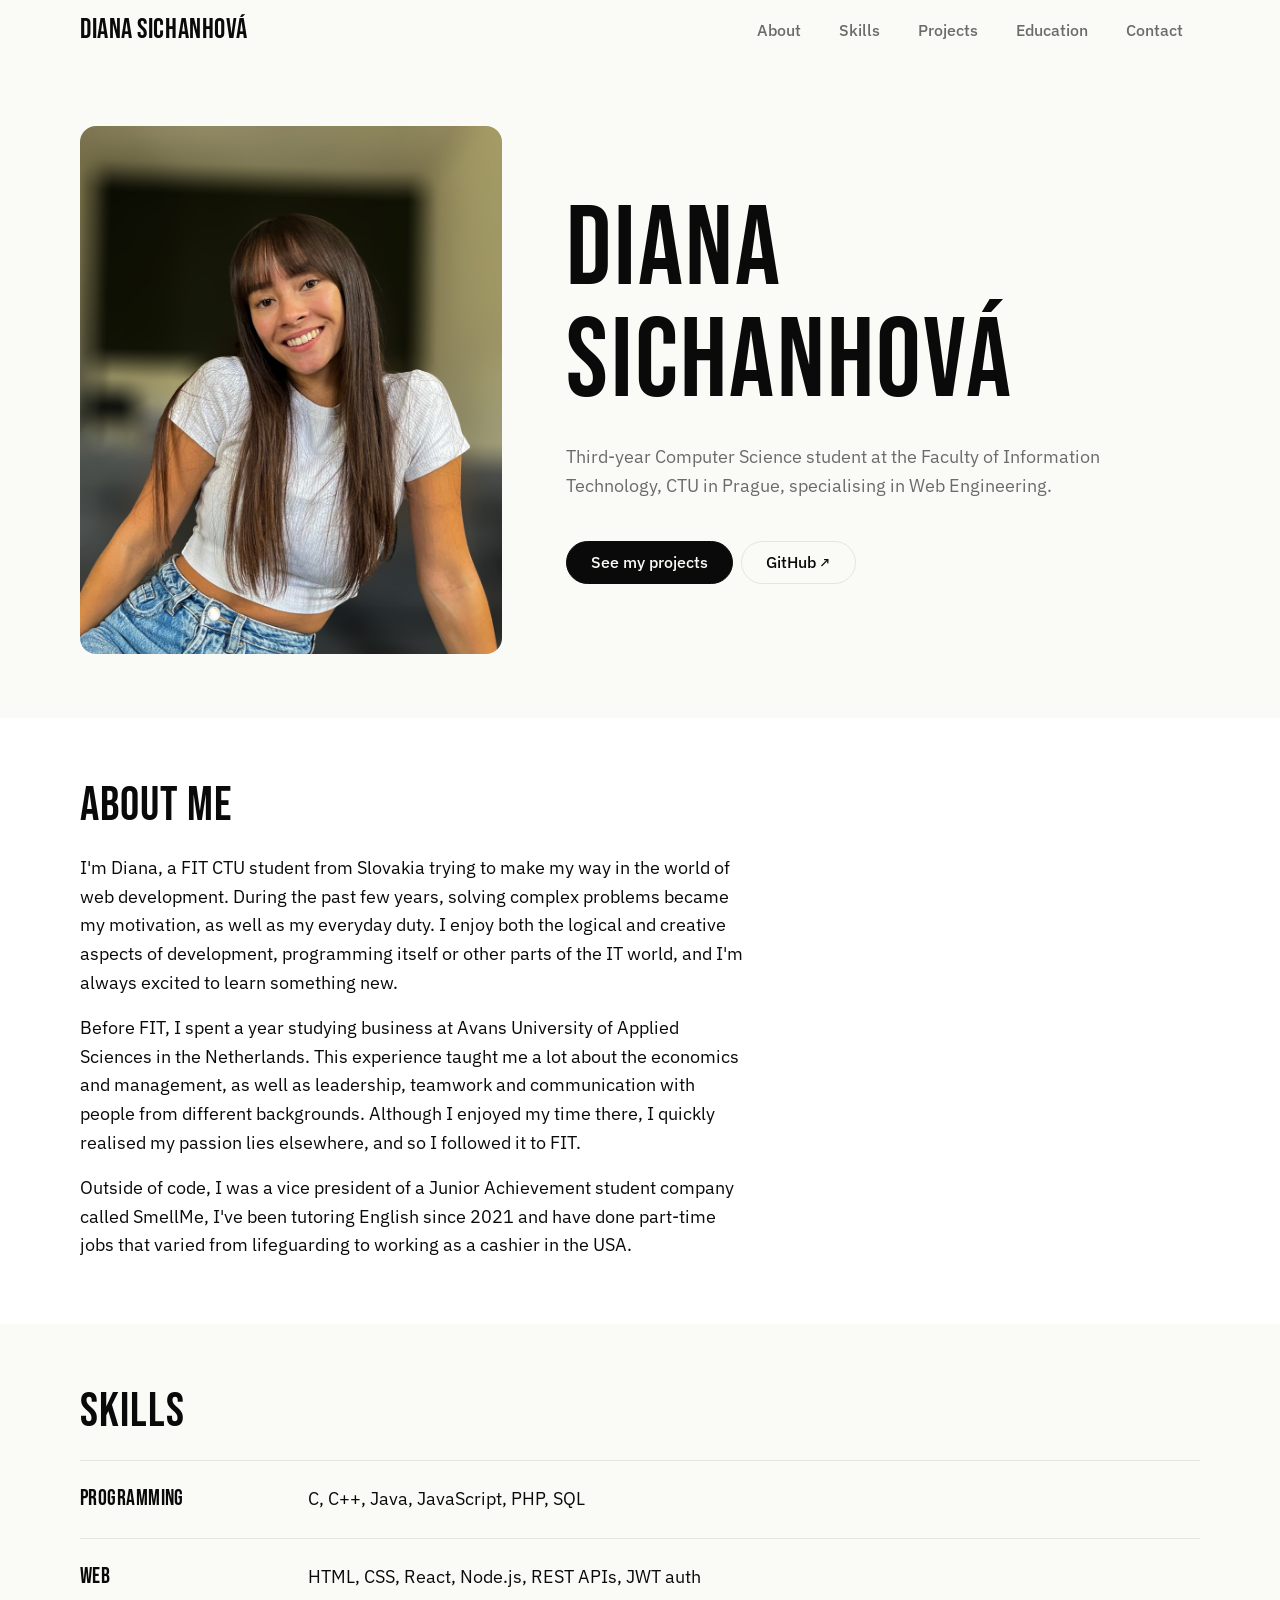
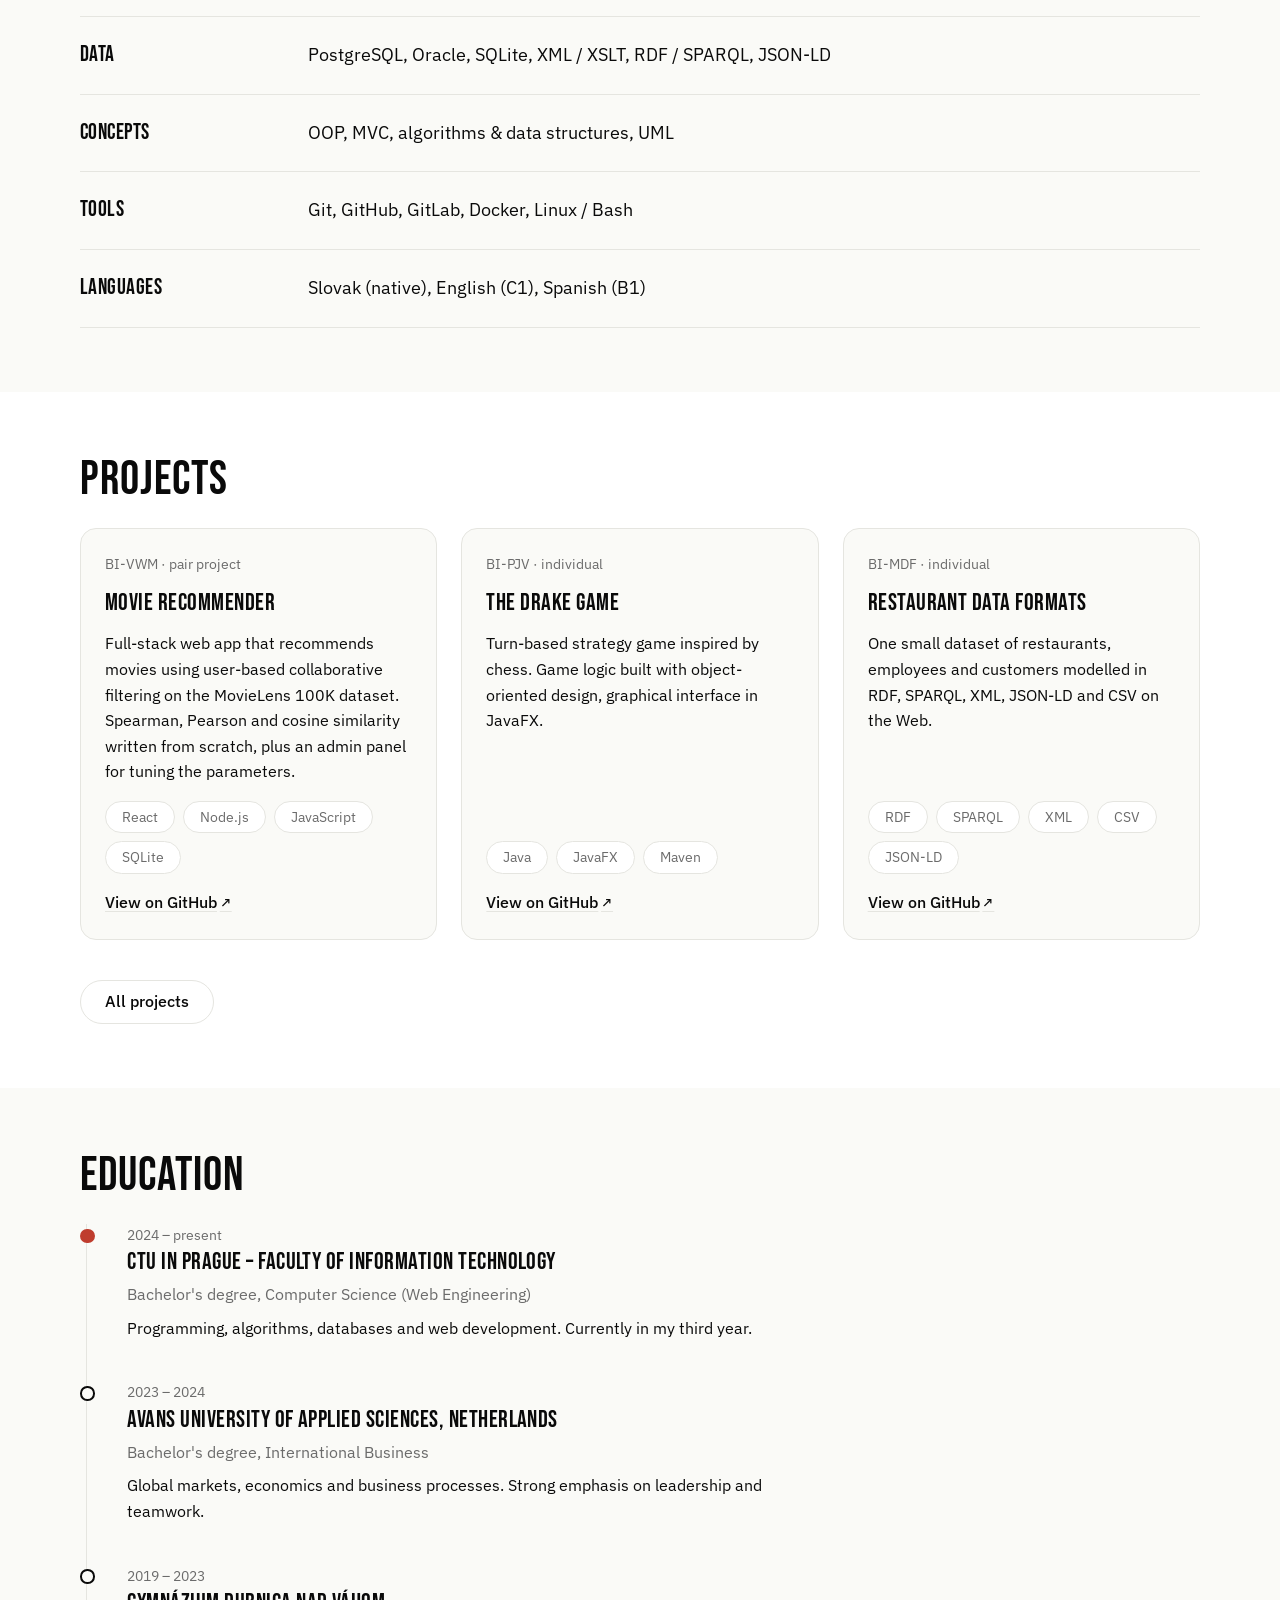
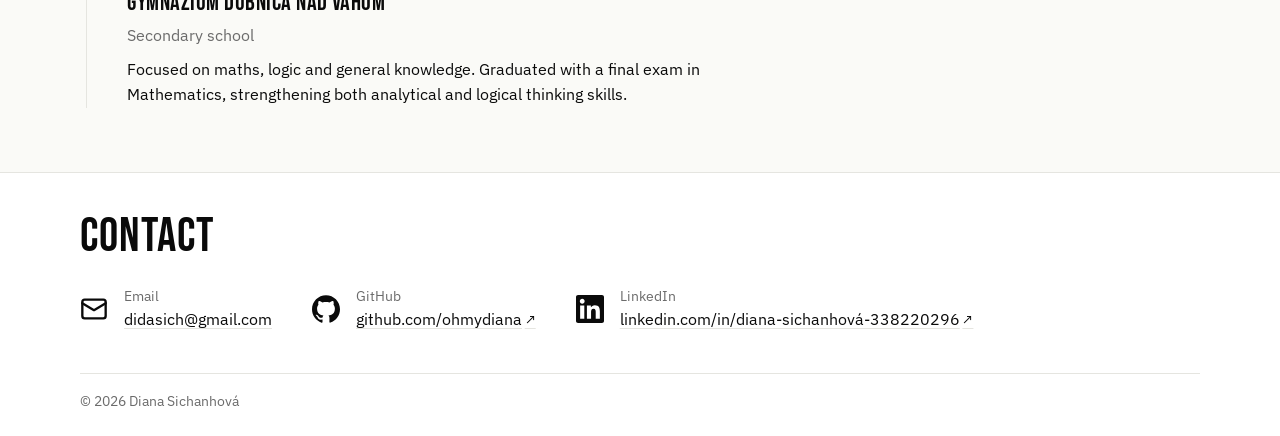
==== index.html @ a67cf6a0 "add html, css, js" ====
<!DOCTYPE html>
<html lang="en">
<head>
    <meta charset="UTF-8">
    <meta name="viewport" content="width=device-width, initial-scale=1.0">
    <meta name="description" content="Diana Sichanhová – Computer Science student at FIT CTU in Prague. Skills, school projects and education.">
    <title>Diana Sichanhová</title>
    <link rel="icon" href="pics/favicon.svg" type="image/svg+xml">
    <link rel="apple-touch-icon" href="pics/favicon.png">

    <link rel="preconnect" href="https://fonts.googleapis.com">
    <link rel="preconnect" href="https://fonts.gstatic.com" crossorigin>
    <link rel="stylesheet" href="https://fonts.googleapis.com/css2?family=Bebas+Neue&family=IBM+Plex+Sans:ital,wght@0,400;0,500;0,600;1,400&display=swap">
    <link rel="stylesheet" href="styles/main.css">
    <script src="js/main.js" defer></script>
</head>
<body>
    <header>
        <a class="site-name" href="index.html">Diana Sichanhová</a>
        <nav>
            <ul>
                <li><a href="#about">About</a></li>
                <li><a href="#skills">Skills</a></li>
                <li><a href="#projects">Projects</a></li>
                <li><a href="#education">Education</a></li>
                <li><a href="#contact">Contact</a></li>
            </ul>
        </nav>
    </header>

    <main>
        <section class="hero">
            <img class="hero-photo" src="pics/profile.jpg" alt="Diana Sichanhová" width="926" height="1200">
            <div>
                <h1>Diana<br>Sichanhová</h1>
                <p class="hero-intro">
                    Third-year Computer Science student at the Faculty of Information Technology,
                    CTU in Prague, specialising in Web Engineering.
                </p>
                <div class="hero-links">
                    <a class="button" href="#projects">See my projects</a>
                    <a class="button button-outline" href="https://github.com/ohmydiana" target="_blank">GitHub</a>
                </div>
            </div>
        </section>

        <section id="about" class="about section-light">
            <h2>About me</h2>
            <p>
                I'm Diana, a FIT CTU student from Slovakia trying to make my way in the world of web development.
                During the past few years, solving complex problems became my motivation, as well as my everyday duty.
                I enjoy both the logical and creative aspects of development, programming itself or other
                parts of the IT world, and I'm always excited to learn something new.
            </p>
            <p>
                Before FIT, I spent a year studying business at Avans University of Applied Sciences in the Netherlands.
                This experience taught me a lot about the economics and management, as well as leadership, teamwork
                and communication with people from different backgrounds. Although I enjoyed my time there, I quickly
                realised my passion lies elsewhere, and so I followed it to FIT.
            </p>
            <p>
                Outside of code, I was a vice president of a Junior Achievement student company called SmellMe,
                I've been tutoring English since 2021 and have done part-time jobs that varied from lifeguarding to
                working as a cashier in the USA.
            </p>
        </section>

        <section id="skills">
            <h2>Skills</h2>
            <dl class="skill-list stagger">
                <div>
                    <dt>Programming</dt>
                    <dd>C, C++, Java, JavaScript, PHP, SQL</dd>
                </div>
                <div>
                    <dt>Web</dt>
                    <dd>HTML, CSS, React, Node.js, REST APIs, JWT auth</dd>
                </div>
                <div>
                    <dt>Data</dt>
                    <dd>PostgreSQL, Oracle, SQLite, XML / XSLT, RDF / SPARQL, JSON-LD</dd>
                </div>
                <div>
                    <dt>Concepts</dt>
                    <dd>OOP, MVC, algorithms & data structures, UML</dd>
                </div>
                <div>
                    <dt>Tools</dt>
                    <dd>Git, GitHub, GitLab, Docker, Linux / Bash</dd>
                </div>
                <div>
                    <dt>Languages</dt>
                    <dd>Slovak (native), English (C1), Spanish (B1)</dd>
                </div>
            </dl>
        </section>

        <section id="projects" class="section-light">
            <h2>Projects</h2>
            <div class="project-grid stagger">
                <article class="project-card">
                    <p class="project-meta">BI-VWM · pair project</p>
                    <h3>Movie Recommender</h3>
                    <p>
                        Full-stack web app that recommends movies using user-based collaborative
                        filtering on the MovieLens 100K dataset. Spearman, Pearson and cosine
                        similarity written from scratch, plus an admin panel for tuning the parameters.
                    </p>
                    <ul class="tag-list">
                        <li>React</li>
                        <li>Node.js</li>
                        <li>JavaScript</li>
                        <li>SQLite</li>
                    </ul>
                    <a href="https://github.com/ohmydiana/movie-recommender-collaborative-filtering" target="_blank">View on GitHub</a>
                </article>
                <article class="project-card">
                    <p class="project-meta">BI-PJV · individual</p>
                    <h3>The Drake Game</h3>
                    <p>
                        Turn-based strategy game inspired by chess. Game logic built with
                        object-oriented design, graphical interface in JavaFX.
                    </p>
                    <ul class="tag-list">
                        <li>Java</li>
                        <li>JavaFX</li>
                        <li>Maven</li>
                    </ul>
                    <a href="https://github.com/ohmydiana/javagame" target="_blank">View on GitHub</a>
                </article>
                <article class="project-card">
                    <p class="project-meta">BI-MDF · individual</p>
                    <h3>Restaurant Data Formats</h3>
                    <p>
                        One small dataset of restaurants, employees and customers modelled in RDF, SPARQL,
                        XML, JSON-LD and CSV on the Web.
                    </p>
                    <ul class="tag-list">
                        <li>RDF</li>
                        <li>SPARQL</li>
                        <li>XML</li>
                        <li>CSV</li>
                        <li>JSON-LD</li>
                    </ul>
                    <a href="https://github.com/ohmydiana/modern-data-formats" target="_blank">View on GitHub</a>
                </article>
            </div>
            <p class="projects-more">
                <a class="button button-outline" href="projects.html">All projects</a>
            </p>
        </section>

        <section id="education">
            <h2>Education</h2>
            <ol class="timeline stagger">
                <li>
                    <p class="timeline-date"><time>2024</time> – present</p>
                    <h3>CTU in Prague – Faculty of Information Technology</h3>
                    <p class="timeline-degree">Bachelor's degree, Computer Science (Web Engineering)</p>
                    <p>
                        Programming, algorithms, databases and web development.
                        Currently in my third year.
                    </p>
                </li>
                <li>
                    <p class="timeline-date"><time>2023</time> – <time>2024</time></p>
                    <h3>Avans University of Applied Sciences, Netherlands</h3>
                    <p class="timeline-degree">Bachelor's degree, International Business</p>
                    <p>
                        Global markets, economics and business processes. Strong emphasis on leadership and teamwork.
                    </p>
                </li>
                <li>
                    <p class="timeline-date"><time>2019</time> – <time>2023</time></p>
                    <h3>Gymnázium Dubnica nad Váhom</h3>
                    <p class="timeline-degree">Secondary school</p>
                    <p>
                        Focused on maths, logic and general knowledge. Graduated with
                        a final exam in Mathematics, strengthening both analytical and logical thinking skills.
                    </p>
                </li>
            </ol>
        </section>
    </main>

    <footer id="contact">
        <h2>Contact</h2>
        <ul class="contact-list">
            <li>
                <img src="pics/icons/mail.svg" alt="">
                <span>Email</span>
                <a href="mailto:didasich@gmail.com">didasich@gmail.com</a>
            </li>
            <li>
                <img src="pics/icons/github.svg" alt="">
                <span>GitHub</span>
                <a href="https://github.com/ohmydiana" target="_blank">github.com/ohmydiana</a>
            </li>
            <li>
                <img src="pics/icons/linkedin.svg" alt="">
                <span>LinkedIn</span>
                <a href="https://www.linkedin.com/in/diana-sichanhová-338220296/" target="_blank">linkedin.com/in/diana-sichanhová-338220296</a>
            </li>
        </ul>
        <p class="copyright">© 2026 Diana Sichanhová</p>
    </footer>
</body>
</html>
---- styles/main.css ----
@import "reset.css";
@import "variables.css";
@import "general.css";
@import "layout.css";
@import "home.css";
@import "projects.css";
@import "print.css" print;
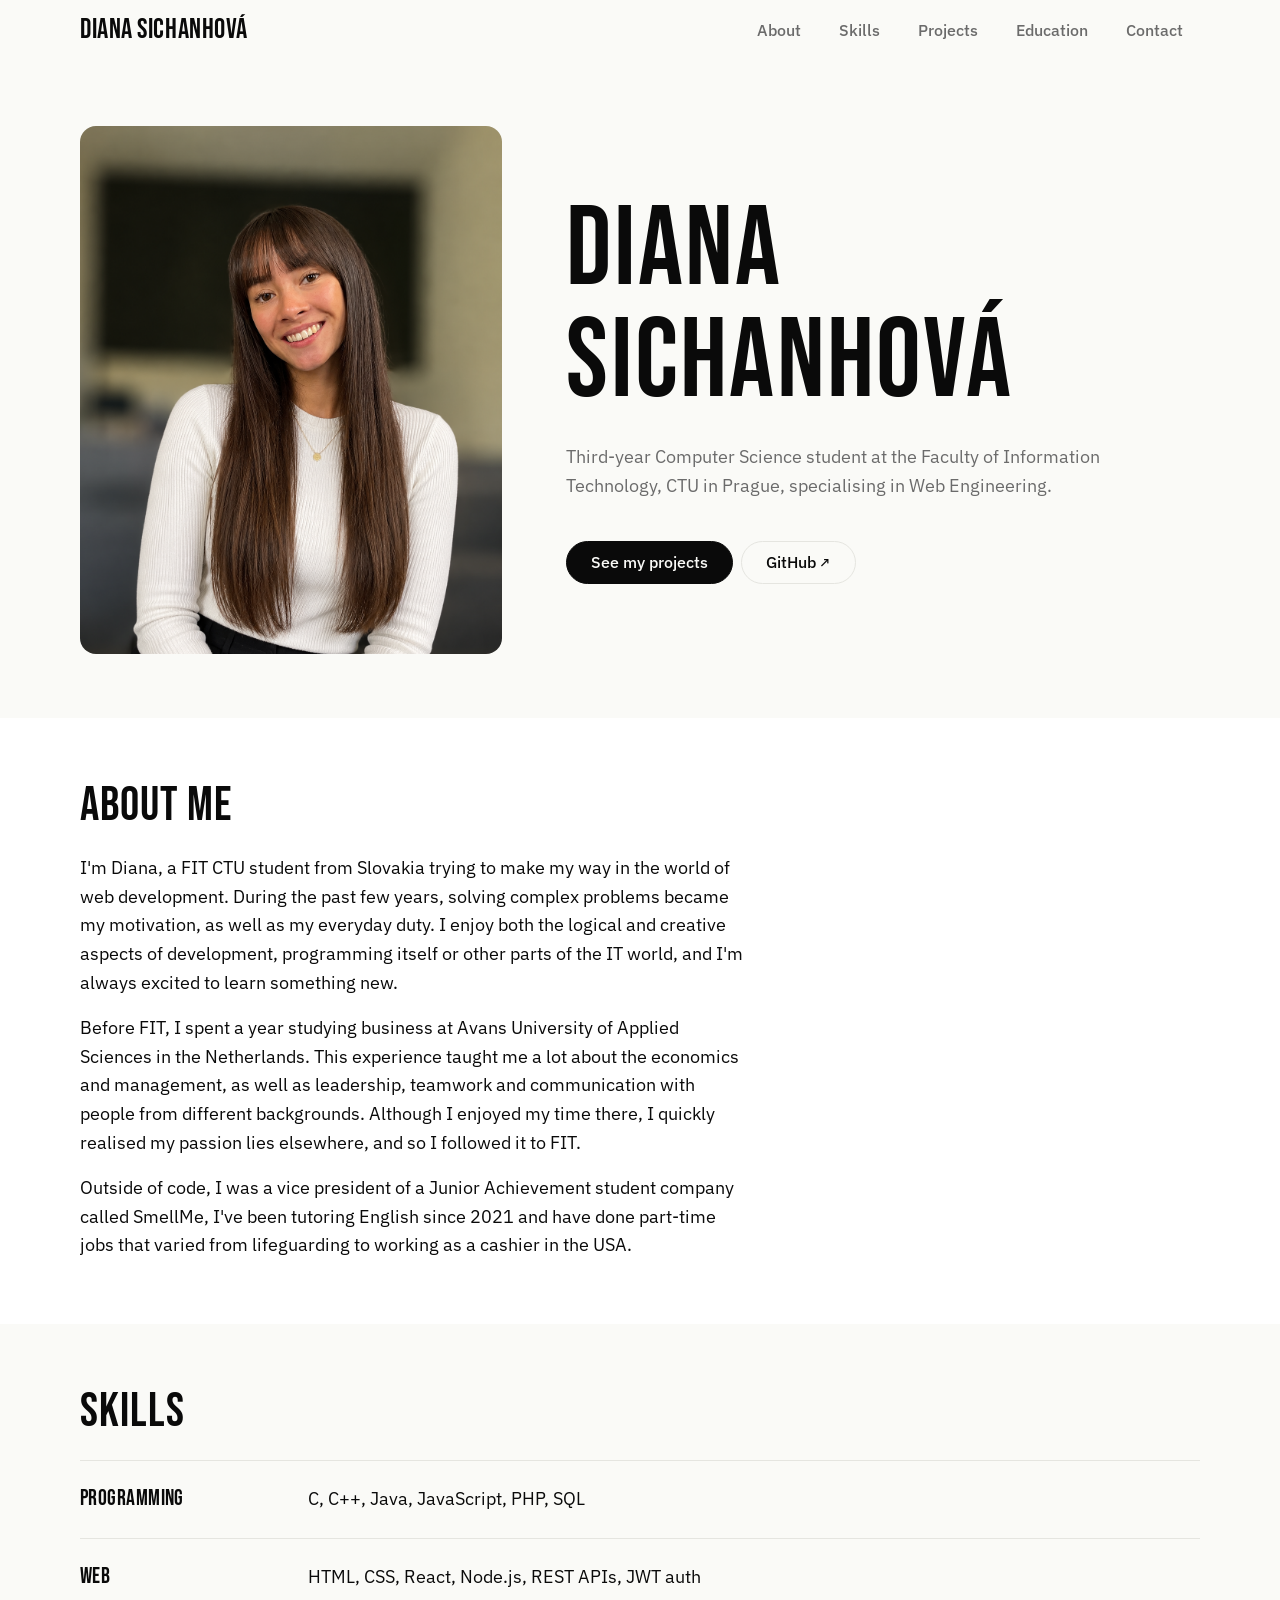
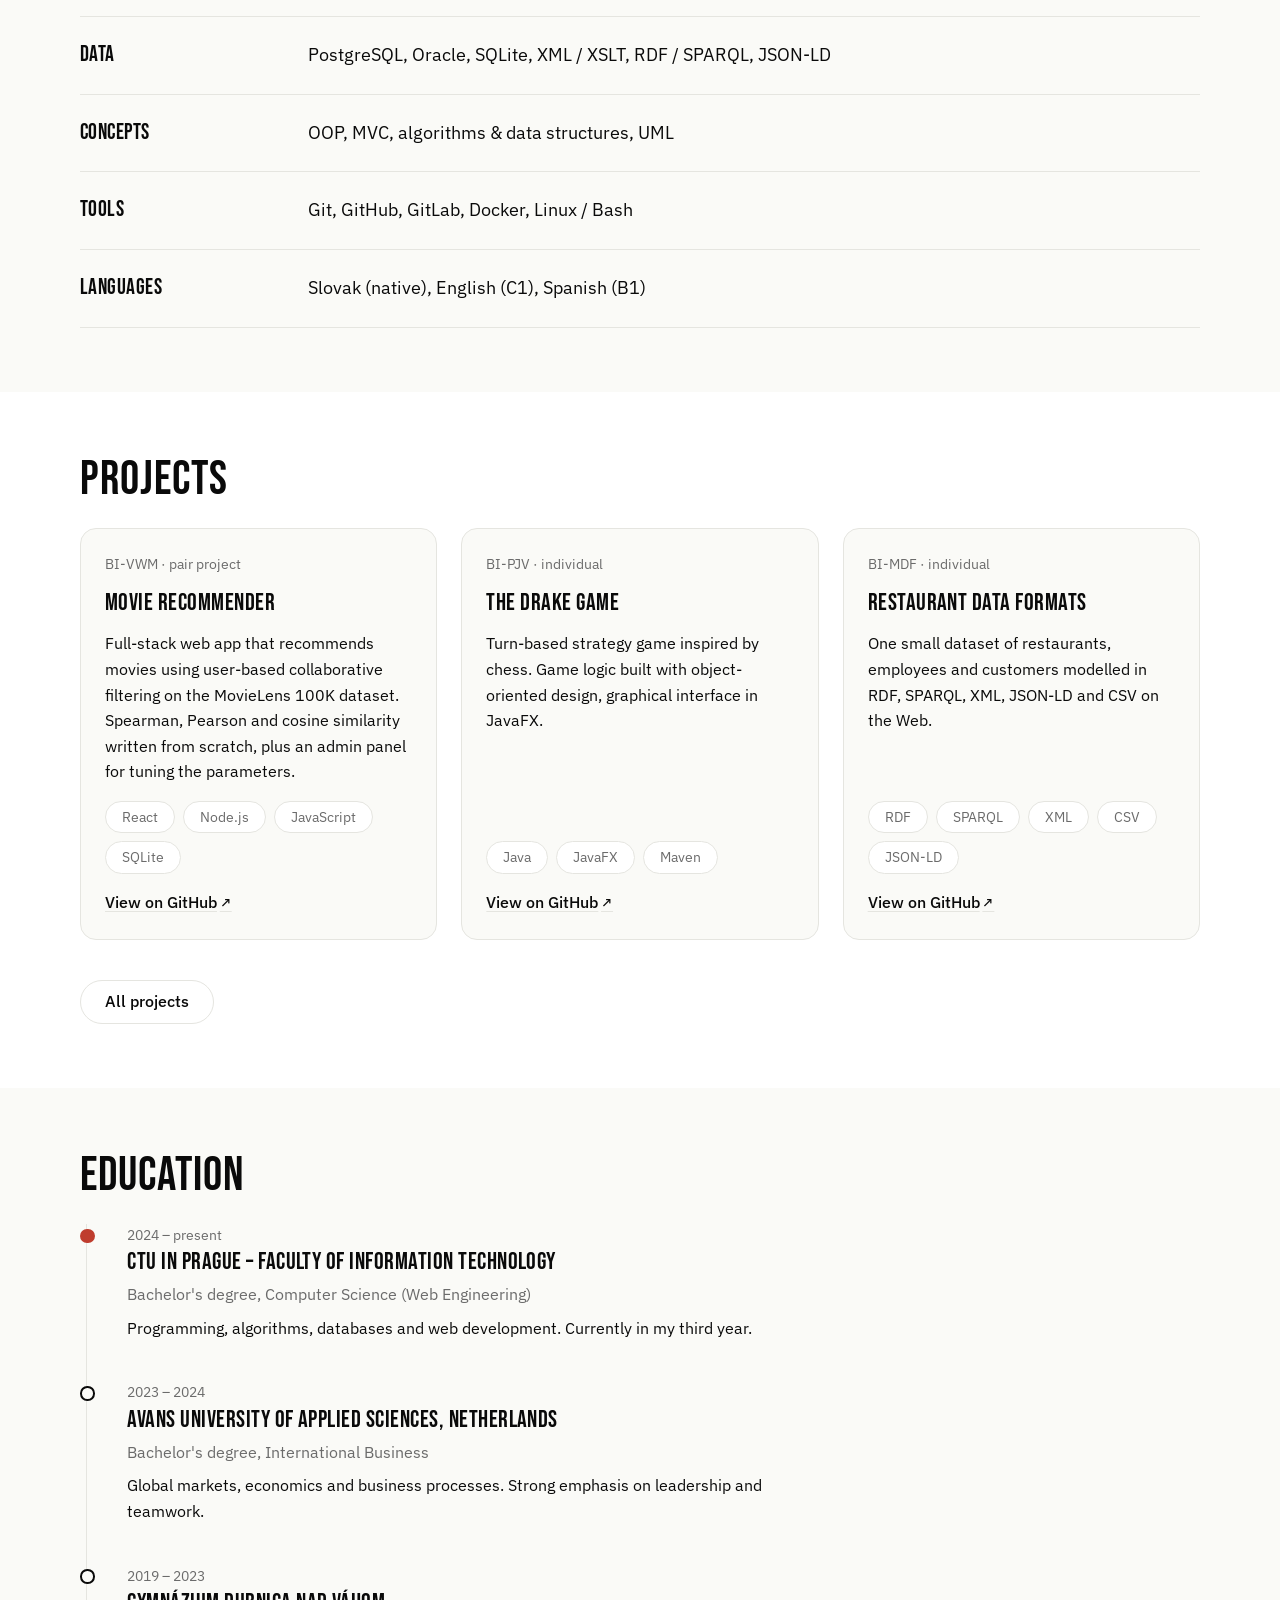
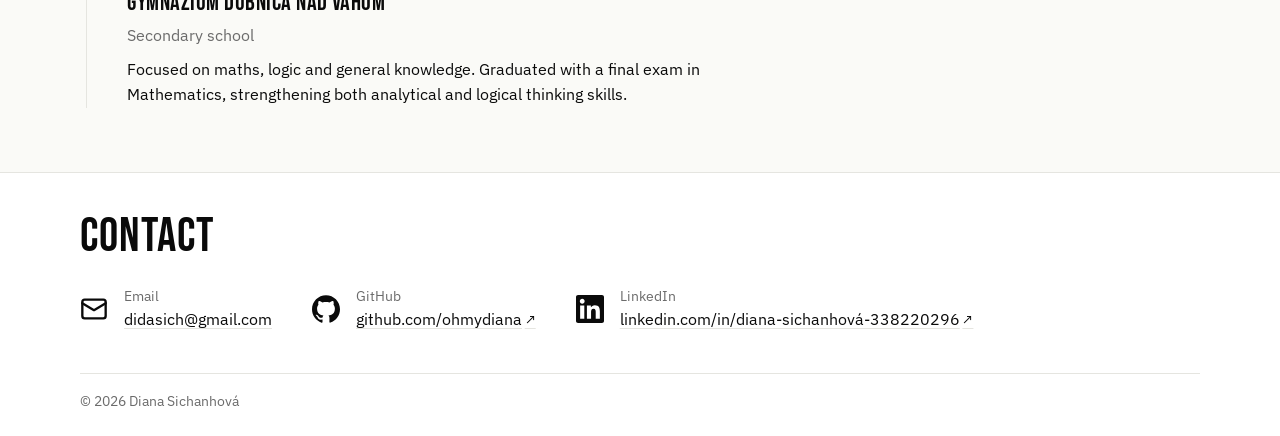
==== commit 1cea1171: "update profile photo" ====
--- a/index.html
+++ b/index.html
@@ -30,7 +30,7 @@
 
     <main>
         <section class="hero">
-            <img class="hero-photo" src="pics/profile.jpg" alt="Diana Sichanhová" width="926" height="1200">
+            <img class="hero-photo" src="pics/profile_cv.png" alt="Diana Sichanhová" width="926" height="1200">
             <div>
                 <h1>Diana<br>Sichanhová</h1>
                 <p class="hero-intro">
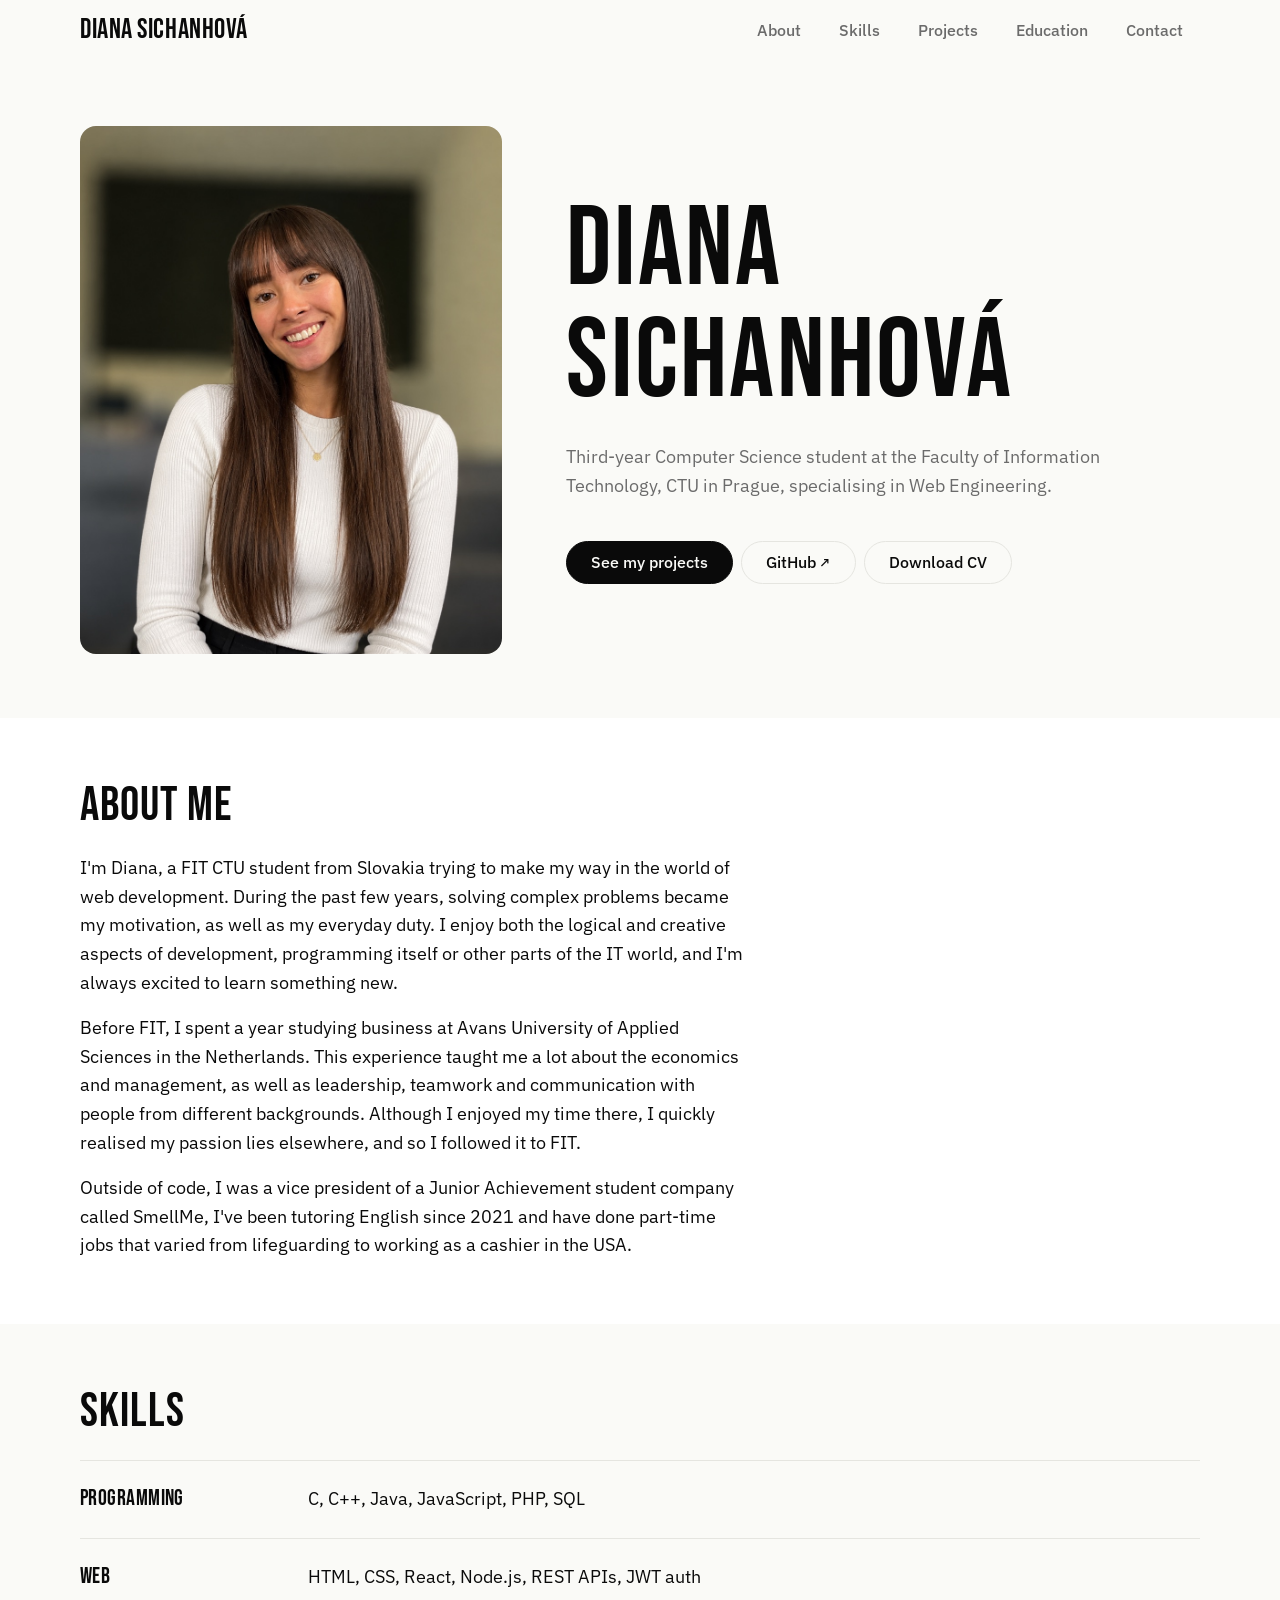
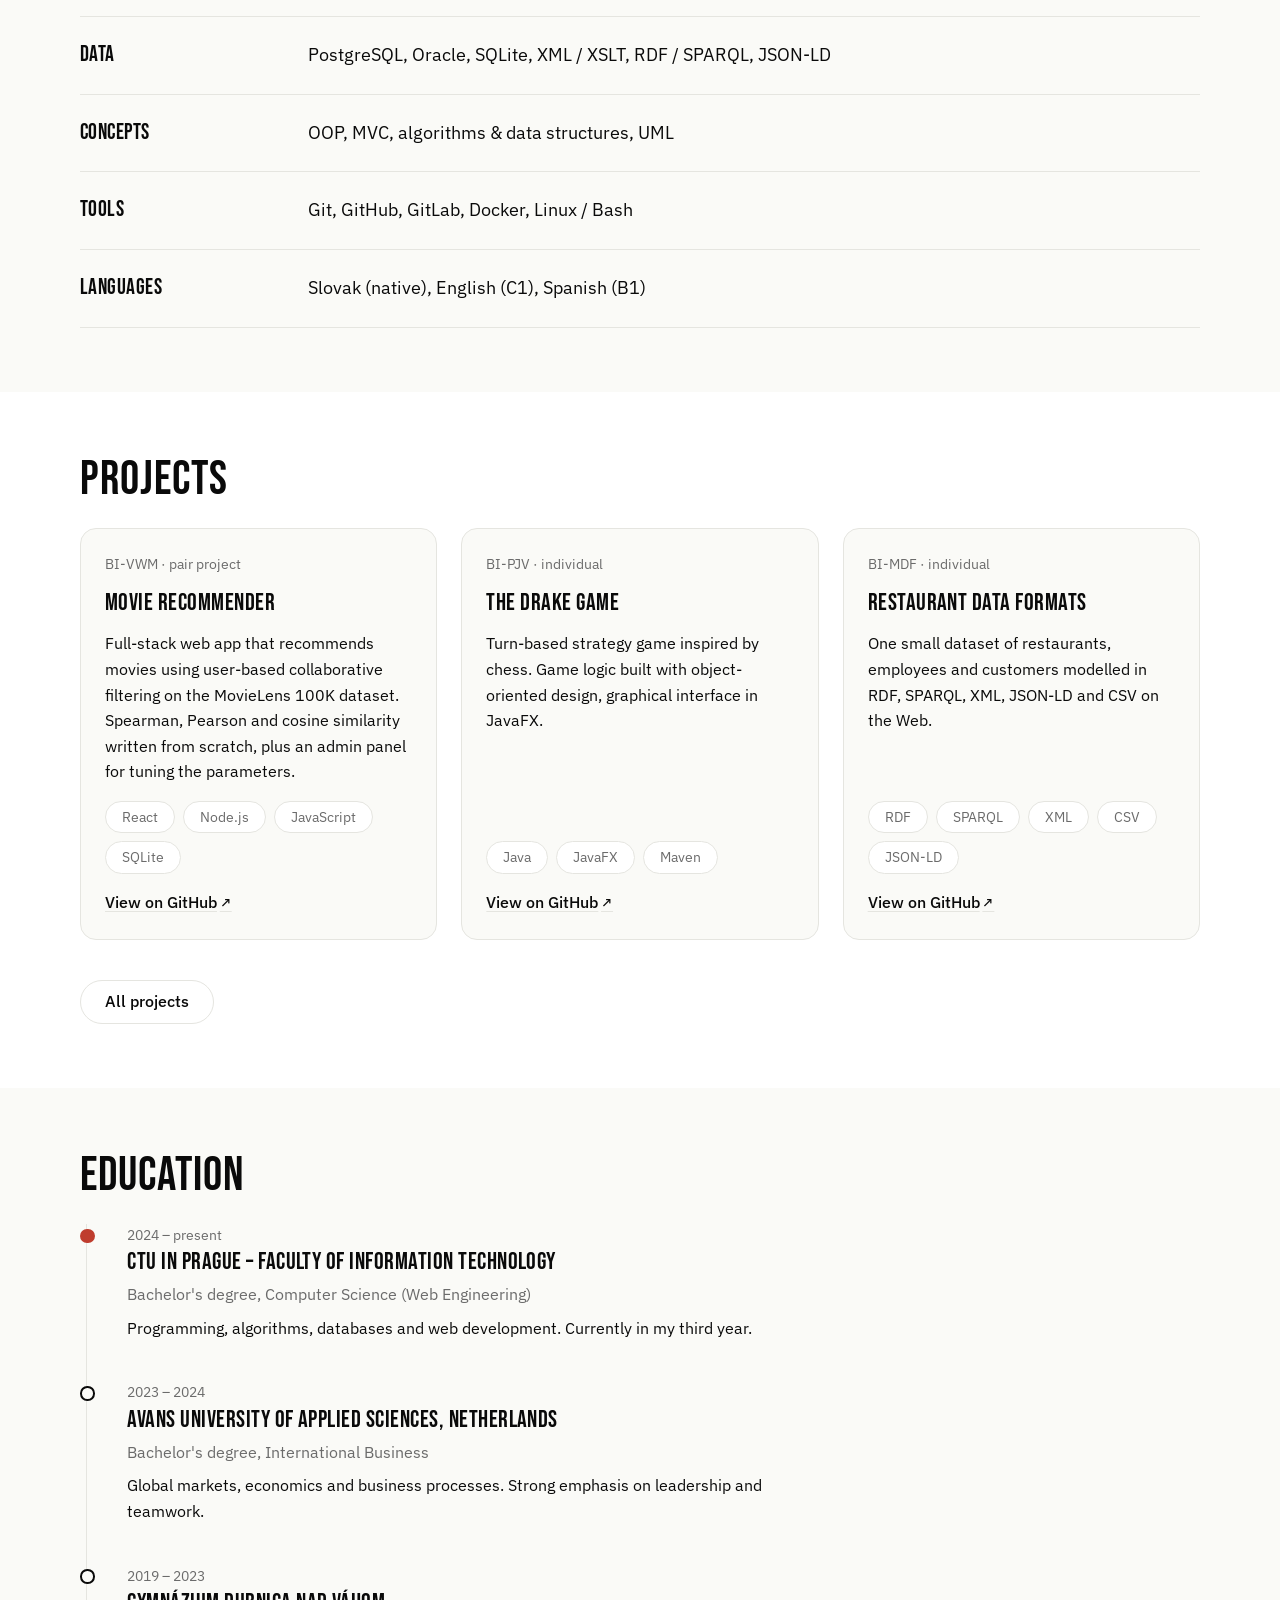
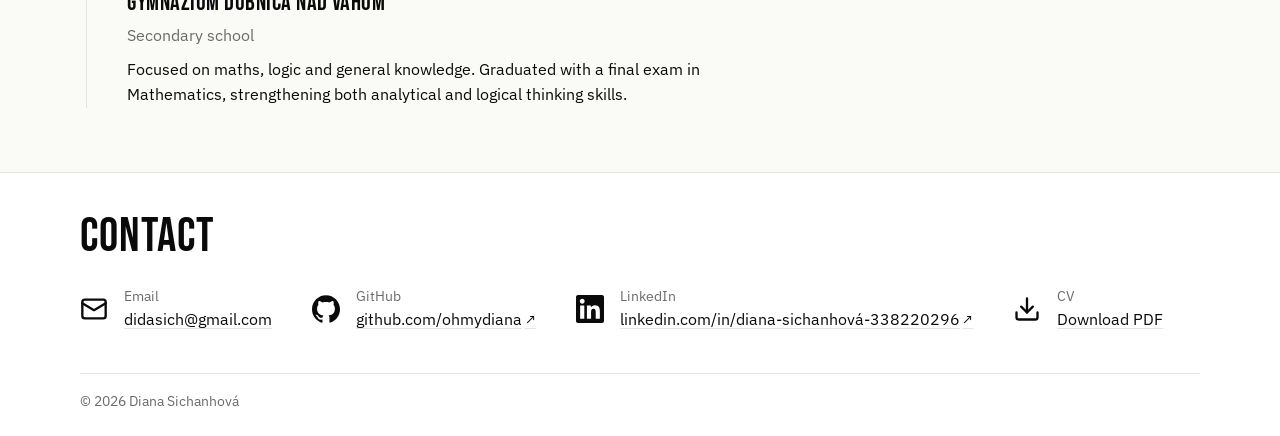
==== commit ec9b72fe: "download cv option" ====
--- a/index.html
+++ b/index.html
@@ -30,7 +30,7 @@
 
     <main>
         <section class="hero">
-            <img class="hero-photo" src="pics/profile_cv.png" alt="Diana Sichanhová" width="926" height="1200">
+            <img class="hero-photo" src="pics/profile_cv.jpg" alt="Diana Sichanhová" width="925" height="1200">
             <div>
                 <h1>Diana<br>Sichanhová</h1>
                 <p class="hero-intro">
@@ -40,6 +40,7 @@
                 <div class="hero-links">
                     <a class="button" href="#projects">See my projects</a>
                     <a class="button button-outline" href="https://github.com/ohmydiana" target="_blank">GitHub</a>
+                    <a class="button button-outline" href="CV_DianaSichanhova_figma.pdf" download="CV_DianaSichanhova.pdf">Download CV</a>
                 </div>
             </div>
         </section>
@@ -201,6 +202,11 @@
                 <span>LinkedIn</span>
                 <a href="https://www.linkedin.com/in/diana-sichanhová-338220296/" target="_blank">linkedin.com/in/diana-sichanhová-338220296</a>
             </li>
+            <li class="contact-cv">
+                <img src="pics/icons/download.svg" alt="">
+                <span>CV</span>
+                <a href="CV_DianaSichanhova_figma.pdf" download="CV_DianaSichanhova.pdf">Download PDF</a>
+            </li>
         </ul>
         <p class="copyright">© 2026 Diana Sichanhová</p>
     </footer>
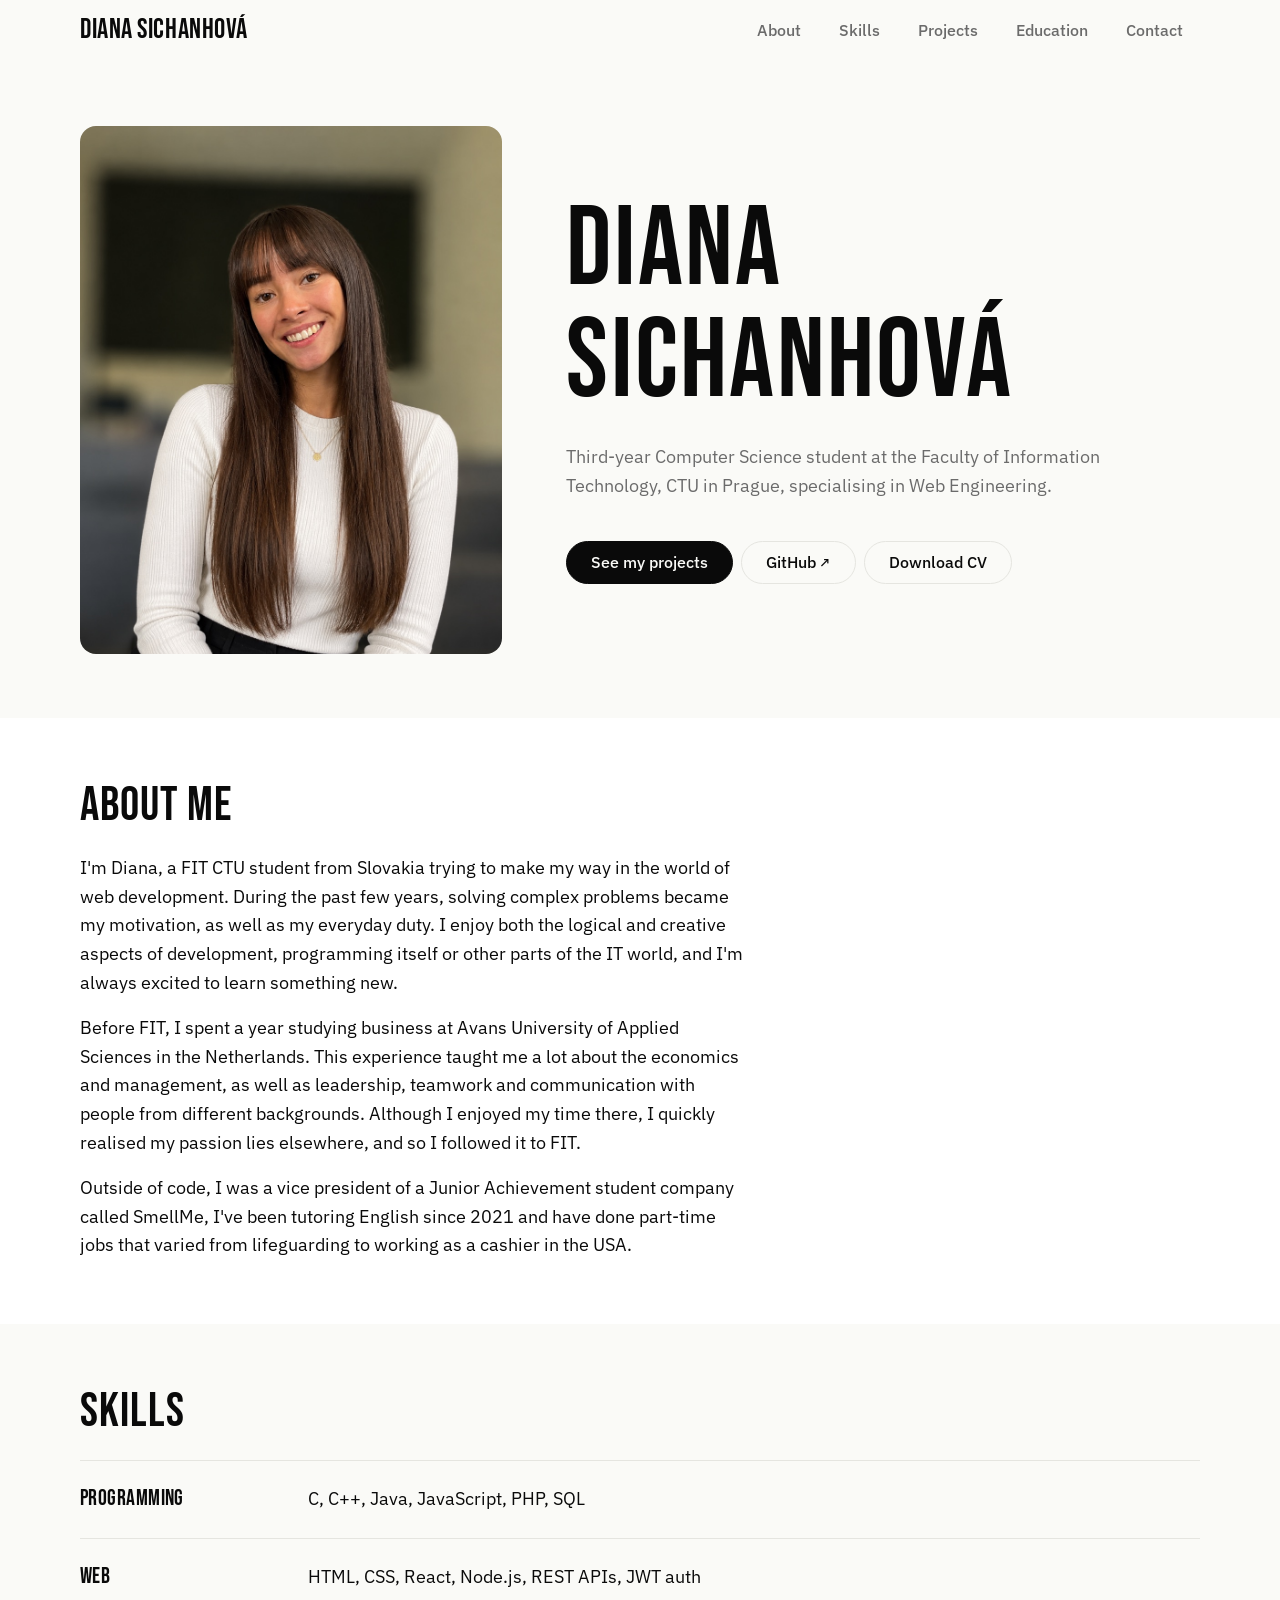
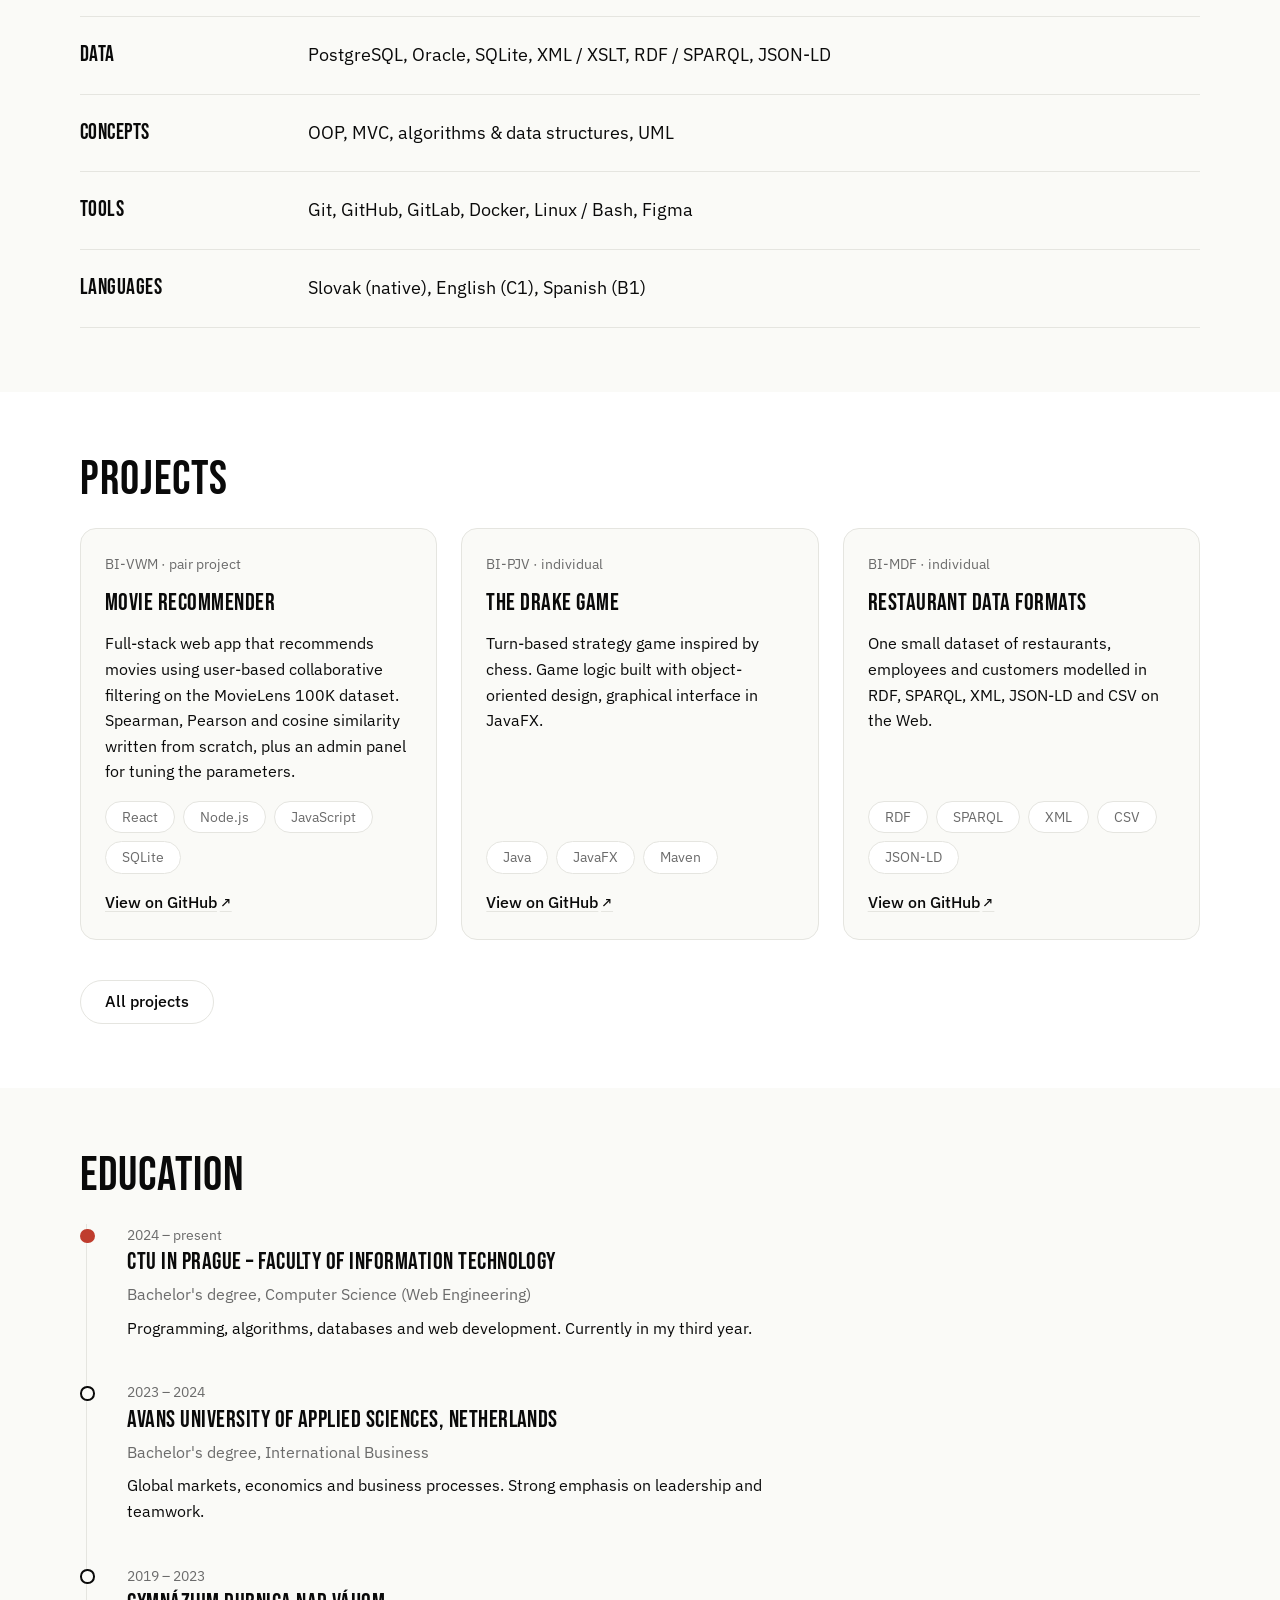
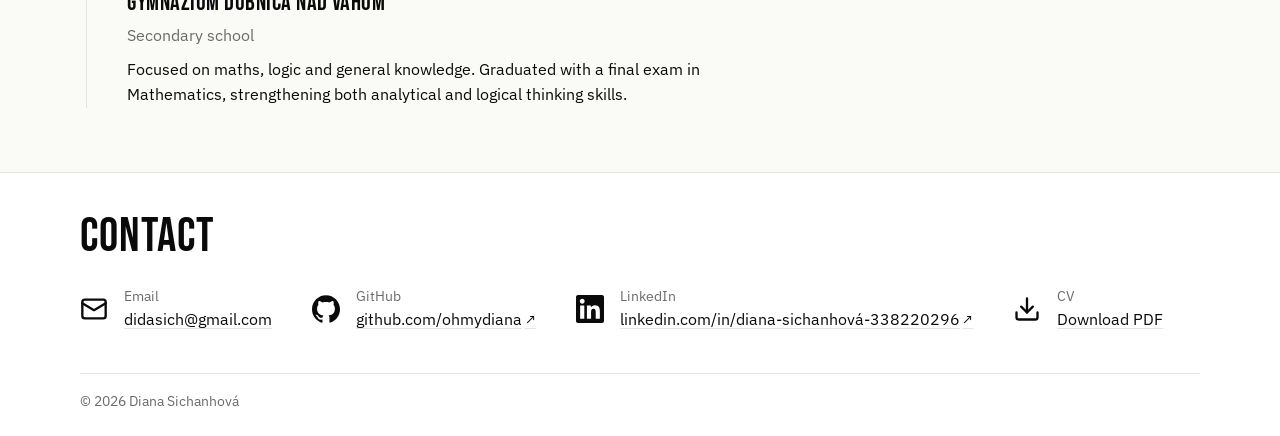
==== commit 4a8cd47c: "add ReadMe and minor changes" ====
--- a/index.html
+++ b/index.html
@@ -87,7 +87,7 @@
                 </div>
                 <div>
                     <dt>Tools</dt>
-                    <dd>Git, GitHub, GitLab, Docker, Linux / Bash</dd>
+                    <dd>Git, GitHub, GitLab, Docker, Linux / Bash, Figma</dd>
                 </div>
                 <div>
                     <dt>Languages</dt>
